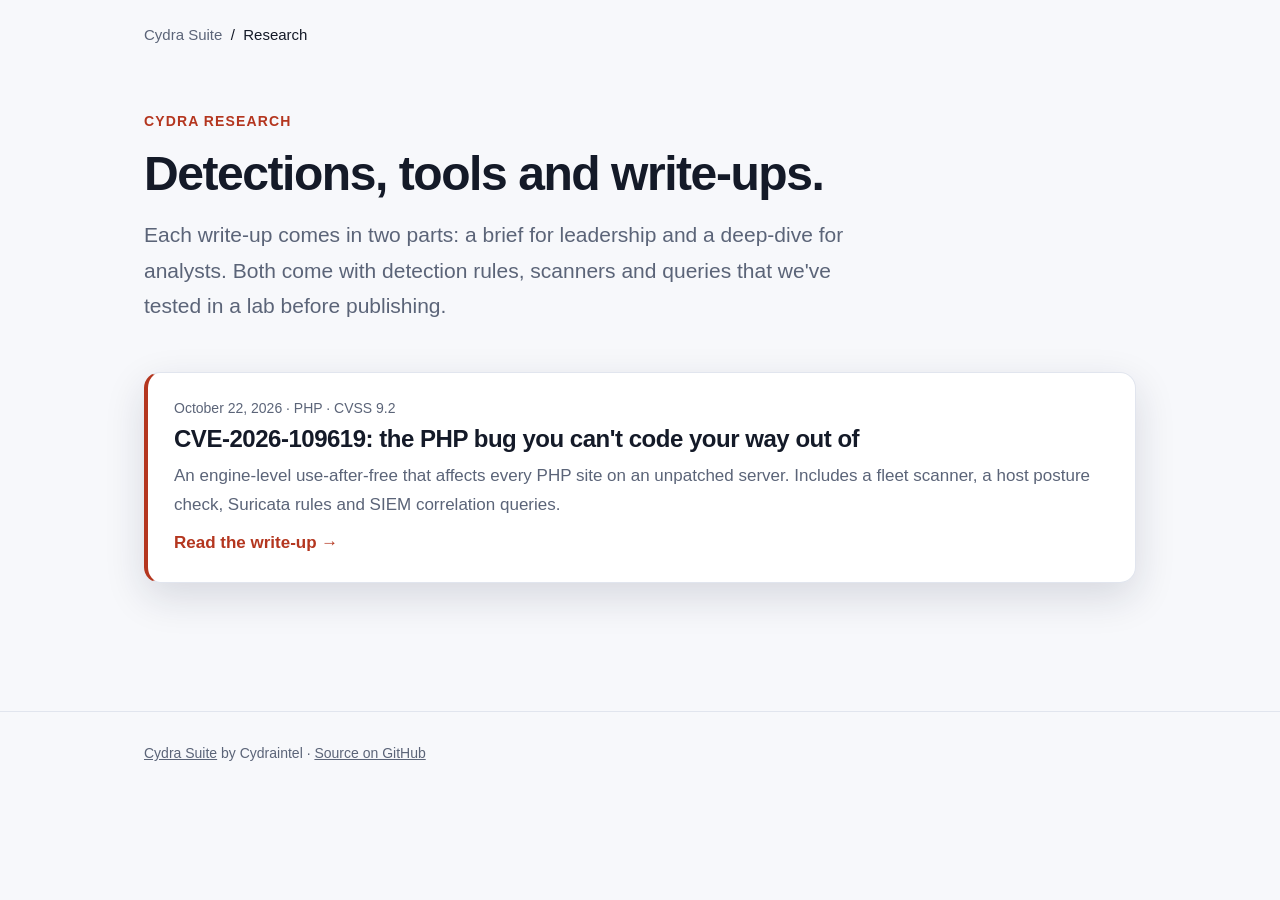
==== research/index.html @ 4202988b "Add Cydra Research: CVE-2026-109619 write-up Executive brief and analyst deep-dive for the PHP engin" ====
<!doctype html>
<html lang="en">
<head>
<meta charset="utf-8">
<meta name="viewport" content="width=device-width, initial-scale=1">
<title>Cydra Research: Detections, Tools and Write-ups</title>
<meta name="description" content="Vulnerability write-ups from Cydraintel, each with an executive brief, an analyst deep-dive, and tested detection rules, scanners and SIEM queries.">
<link rel="canonical" href="https://nyanites.github.io/research/">
<meta property="og:type" content="website">
<meta property="og:url" content="https://nyanites.github.io/research/">
<meta property="og:title" content="Cydra Research: Detections, Tools and Write-ups">
<meta property="og:description" content="Vulnerability write-ups for leadership and analysts, with free, tested detection tooling.">
<meta http-equiv="Content-Security-Policy" content="default-src 'self'; img-src 'self'; style-src 'self' 'unsafe-inline'; script-src 'none'; base-uri 'none'; form-action 'none'">
<meta name="referrer" content="strict-origin-when-cross-origin">
<link rel="icon" type="image/png" href="../sediment/assets/favicon.png">
<link rel="stylesheet" href="research.css">
</head>
<body>
<div class="wrap"><nav class="top"><a href="../">Cydra Suite</a> &nbsp;/&nbsp; Research</nav></div>
<header class="post">
  <div class="wrap">
    <p class="eyebrow">Cydra Research</p>
    <h1>Detections, tools and write-ups.</h1>
    <p class="lead">Each write-up comes in two parts: a brief for leadership and a deep-dive for analysts. Both come with detection rules, scanners and queries that we've tested in a lab before publishing.</p>
  </div>
</header>
<main>
  <div class="wrap posts">
    <a class="post-card" href="php2shell/">
      <div class="meta">October 22, 2026 · PHP · CVSS 9.2</div>
      <h2>CVE-2026-109619: the PHP bug you can't code your way out of</h2>
      <p>An engine-level use-after-free that affects every PHP site on an unpatched server. Includes a fleet scanner, a host posture check, Suricata rules and SIEM correlation queries.</p>
      <div class="go">Read the write-up →</div>
    </a>
  </div>
</main>
<footer>
  <div class="wrap"><a href="../">Cydra Suite</a> by Cydraintel · <a href="https://github.com/Nyanites">Source on GitHub</a></div>
</footer>
</body>
</html>
---- research/research.css ----
/* Cydra Research: shared styles for write-ups. Tokens match the hub (index.html). */
:root {
  --bg: #f7f8fb; --surface: #ffffff; --text: #141a28; --muted: #5b6478; --border: #e1e5ee;
  --code-bg: #eef1f7; --shadow: 0 14px 40px rgba(20, 30, 60, 0.14);
  --tide: #1f4fd1; --res: #b4361f; --bad: #c4291c; --good: #17803d; --warn: #9a6700;
  --bad-bg: #fdecea; --good-bg: #e8f5ec; --warn-bg: #fff6dd;
}
@media (prefers-color-scheme: dark) {
  :root {
    --bg: #0d0f14; --surface: #161a22; --text: #e8ecf5; --muted: #9aa4b8; --border: #252c3a;
    --code-bg: #1c2230; --shadow: 0 18px 50px rgba(0, 0, 0, 0.5);
    --tide: #5b8cff; --res: #ff8a6e; --bad: #ff7b72; --good: #3fb950; --warn: #e3b341;
    --bad-bg: #2a1716; --good-bg: #13241a; --warn-bg: #2a2412;
  }
}
* { box-sizing: border-box; }
html { scroll-behavior: smooth; }
body { margin: 0; background: var(--bg); color: var(--text); font: 17px/1.7 -apple-system, BlinkMacSystemFont, "Segoe UI", Inter, Roboto, sans-serif; -webkit-font-smoothing: antialiased; }
a { color: var(--tide); }
code, pre { font-family: ui-monospace, "Cascadia Code", "SF Mono", Menlo, monospace; }
code { font-size: 0.86em; background: var(--code-bg); padding: 0.1em 0.4em; border-radius: 5px; overflow-wrap: anywhere; }
pre { background: var(--code-bg); border: 1px solid var(--border); border-radius: 10px; padding: 16px 18px; overflow-x: auto; font-size: 13.5px; line-height: 1.55; margin: 0 0 22px; }
pre code { background: none; padding: 0; font-size: inherit; overflow-wrap: normal; }
img, video { max-width: 100%; height: auto; display: block; }

.wrap { max-width: 1040px; margin: 0 auto; padding: 0 24px; }
.prose { max-width: 760px; }
nav.top { padding: 22px 0; font-size: 15px; }
nav.top a { color: var(--muted); text-decoration: none; }
nav.top a:hover { color: var(--text); }
.eyebrow { color: var(--res); font-weight: 700; letter-spacing: .08em; text-transform: uppercase; font-size: 14px; margin: 0 0 14px; }
header.post { padding: 40px 0 28px; }
h1 { font-size: clamp(32px, 5vw, 48px); letter-spacing: -0.03em; line-height: 1.12; margin: 0 0 16px; }
h2 { font-size: clamp(25px, 3.4vw, 32px); letter-spacing: -0.02em; line-height: 1.2; margin: 56px 0 14px; }
h3 { font-size: 20px; letter-spacing: -0.01em; margin: 34px 0 8px; }
p { margin: 0 0 18px; }
.lead { color: var(--muted); font-size: clamp(18px, 2.2vw, 21px); max-width: 720px; margin: 0 0 20px; }
.byline { color: var(--muted); font-size: 15px; }
.muted { color: var(--muted); }

/* Reader-track chooser */
.tracks { display: grid; grid-template-columns: repeat(auto-fit, minmax(280px, 1fr)); gap: 20px; margin: 10px 0 20px; }
.track { display: block; background: var(--surface); border: 1px solid var(--border); border-top: 4px solid var(--c); border-radius: 16px; padding: 22px 24px; box-shadow: var(--shadow); text-decoration: none; color: var(--text); transition: transform .15s ease; }
.track:hover { transform: translateY(-3px); }
.track.exec { --c: var(--res); }
.track.tech { --c: var(--tide); }
.track .who { color: var(--c); font-weight: 700; font-size: 13px; letter-spacing: .06em; text-transform: uppercase; }
.track h3 { margin: 6px 0 6px; }
.track p { color: var(--muted); margin: 0; font-size: 15px; }
.track .go { margin-top: 12px; font-weight: 600; color: var(--c); font-size: 15px; }

section.part { border-top: 1px solid var(--border); margin-top: 48px; padding-top: 8px; }
section.part > .wrap > .eyebrow { margin-top: 40px; }
.part.exec .eyebrow { color: var(--res); }
.part.tech .eyebrow { color: var(--tide); }

/* Key figures */
.stats { display: grid; grid-template-columns: repeat(auto-fit, minmax(170px, 1fr)); gap: 14px; margin: 26px 0 30px; }
.stat { background: var(--surface); border: 1px solid var(--border); border-radius: 14px; padding: 16px 18px; }
.stat b { display: block; font-size: 28px; letter-spacing: -0.02em; line-height: 1.2; }
.stat span { color: var(--muted); font-size: 14px; line-height: 1.45; display: block; margin-top: 4px; }

.callout { border-left: 4px solid var(--c, var(--tide)); background: var(--surface); border-radius: 0 12px 12px 0; padding: 16px 20px; margin: 0 0 22px; border-top: 1px solid var(--border); border-right: 1px solid var(--border); border-bottom: 1px solid var(--border); }
.callout p:last-child, .callout ul:last-child, .callout ol:last-child { margin-bottom: 0; }
.callout.warn { --c: var(--warn); }
.callout.res { --c: var(--res); }
.callout strong:first-child { display: block; margin-bottom: 4px; }

ol.asks, ul.clean { padding-left: 22px; margin: 0 0 22px; }
ol.asks li, ul.clean li { margin: 8px 0; }

/* Tables */
.tbl { overflow-x: auto; margin: 0 0 24px; border: 1px solid var(--border); border-radius: 12px; background: var(--surface); }
table { border-collapse: collapse; width: 100%; font-size: 15px; }
th, td { text-align: left; padding: 10px 14px; border-bottom: 1px solid var(--border); vertical-align: top; }
tr:last-child td { border-bottom: 0; }
th { font-size: 13px; text-transform: uppercase; letter-spacing: .05em; color: var(--muted); font-weight: 600; }
.pill { display: inline-block; font-size: 12.5px; font-weight: 700; padding: 1px 9px; border-radius: 999px; white-space: nowrap; }
.pill.bad { color: var(--bad); background: var(--bad-bg); }
.pill.good { color: var(--good); background: var(--good-bg); }
.pill.warn { color: var(--warn); background: var(--warn-bg); }

/* Figures */
.compare { display: grid; grid-template-columns: repeat(auto-fit, minmax(300px, 1fr)); gap: 18px; margin: 8px 0 26px; }
figure { margin: 0 0 26px; }
.compare figure { margin: 0; }
figure img, figure video { border: 1px solid var(--border); border-radius: 12px; box-shadow: var(--shadow); background: #fff; }
figcaption { color: var(--muted); font-size: 14px; margin-top: 10px; }

/* Defense-in-depth layers */
.layers { display: grid; grid-template-columns: repeat(auto-fit, minmax(220px, 1fr)); gap: 14px; margin: 18px 0 28px; }
.layer { background: var(--surface); border: 1px solid var(--border); border-radius: 14px; padding: 16px 18px; }
.layer .n { color: var(--tide); font-weight: 700; font-size: 13px; letter-spacing: .06em; text-transform: uppercase; }
.layer h4 { margin: 4px 0 6px; font-size: 17px; }
.layer p { color: var(--muted); font-size: 14.5px; margin: 0; line-height: 1.55; }

details { background: var(--surface); border: 1px solid var(--border); border-radius: 12px; margin: 0 0 22px; }
details summary { cursor: pointer; padding: 12px 16px; font-weight: 600; font-size: 15px; }
details pre { margin: 0 14px 14px; }

.dl a { font-weight: 600; }

/* Research index cards */
.posts { display: grid; gap: 20px; padding-bottom: 64px; }
.post-card { display: block; background: var(--surface); border: 1px solid var(--border); border-left: 4px solid var(--res); border-radius: 16px; padding: 24px 26px; box-shadow: var(--shadow); text-decoration: none; color: var(--text); transition: transform .15s ease; }
.post-card:hover { transform: translateY(-3px); }
.post-card h2 { margin: 4px 0 8px; font-size: 24px; }
.post-card p { color: var(--muted); margin: 0 0 10px; }
.post-card .meta { color: var(--muted); font-size: 14px; }
.post-card .go { font-weight: 600; color: var(--res); }

footer { border-top: 1px solid var(--border); margin-top: 64px; padding: 30px 0 44px; color: var(--muted); font-size: 14px; }
footer a { color: var(--muted); }
@media (max-width: 560px) { .wrap { padding: 0 16px; } body { font-size: 16px; } }
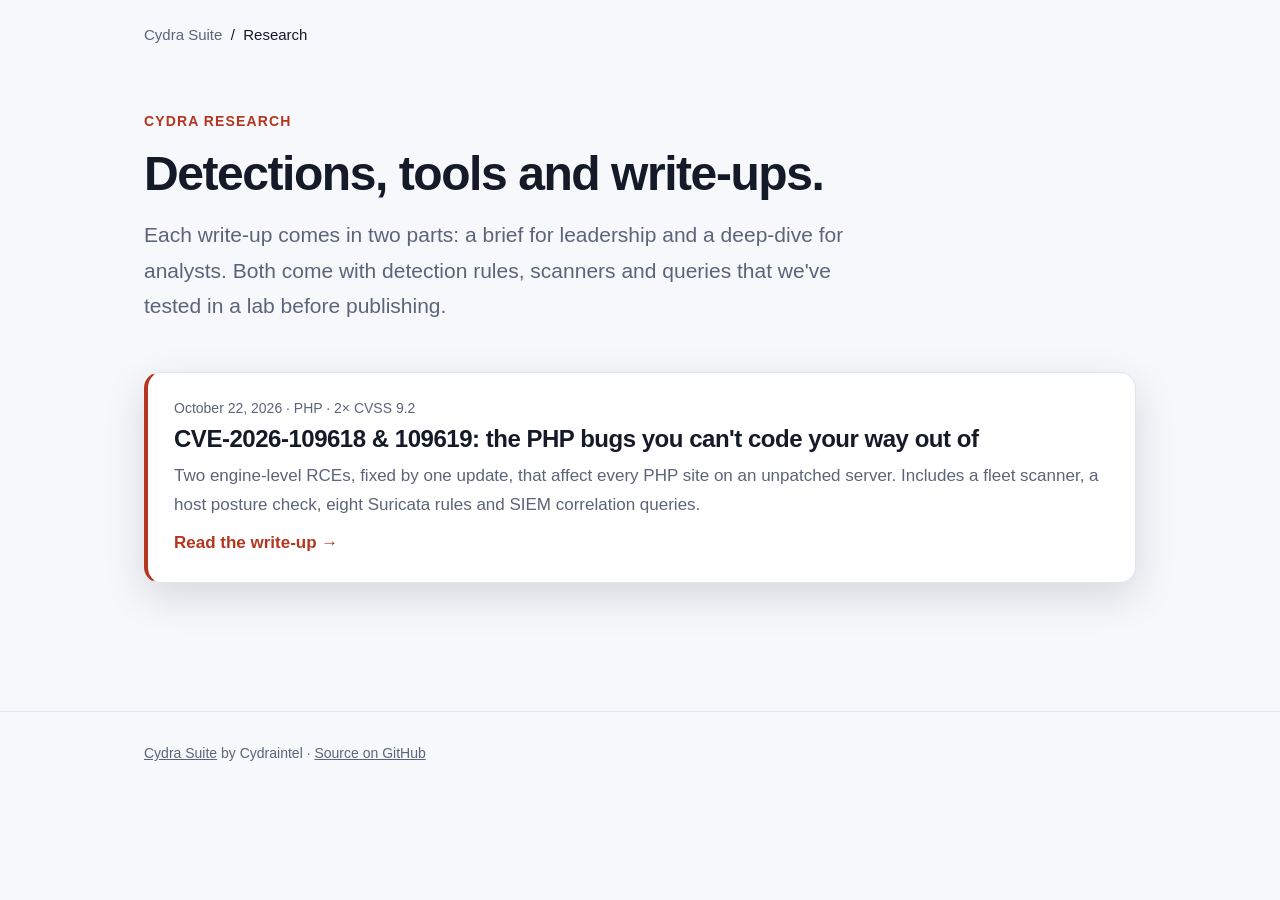
==== commit 76d6ae5a: "Cover CVE-2026-109618 alongside 109619 Both advisories describe distinct critical RCEs fixed by the " ====
--- a/research/index.html
+++ b/research/index.html
@@ -27,9 +27,9 @@
 <main>
   <div class="wrap posts">
     <a class="post-card" href="php2shell/">
-      <div class="meta">October 22, 2026 · PHP · CVSS 9.2</div>
-      <h2>CVE-2026-109619: the PHP bug you can't code your way out of</h2>
-      <p>An engine-level use-after-free that affects every PHP site on an unpatched server. Includes a fleet scanner, a host posture check, Suricata rules and SIEM correlation queries.</p>
+      <div class="meta">October 22, 2026 · PHP · 2× CVSS 9.2</div>
+      <h2>CVE-2026-109618 &amp; 109619: the PHP bugs you can't code your way out of</h2>
+      <p>Two engine-level RCEs, fixed by one update, that affect every PHP site on an unpatched server. Includes a fleet scanner, a host posture check, eight Suricata rules and SIEM correlation queries.</p>
       <div class="go">Read the write-up →</div>
     </a>
   </div>
